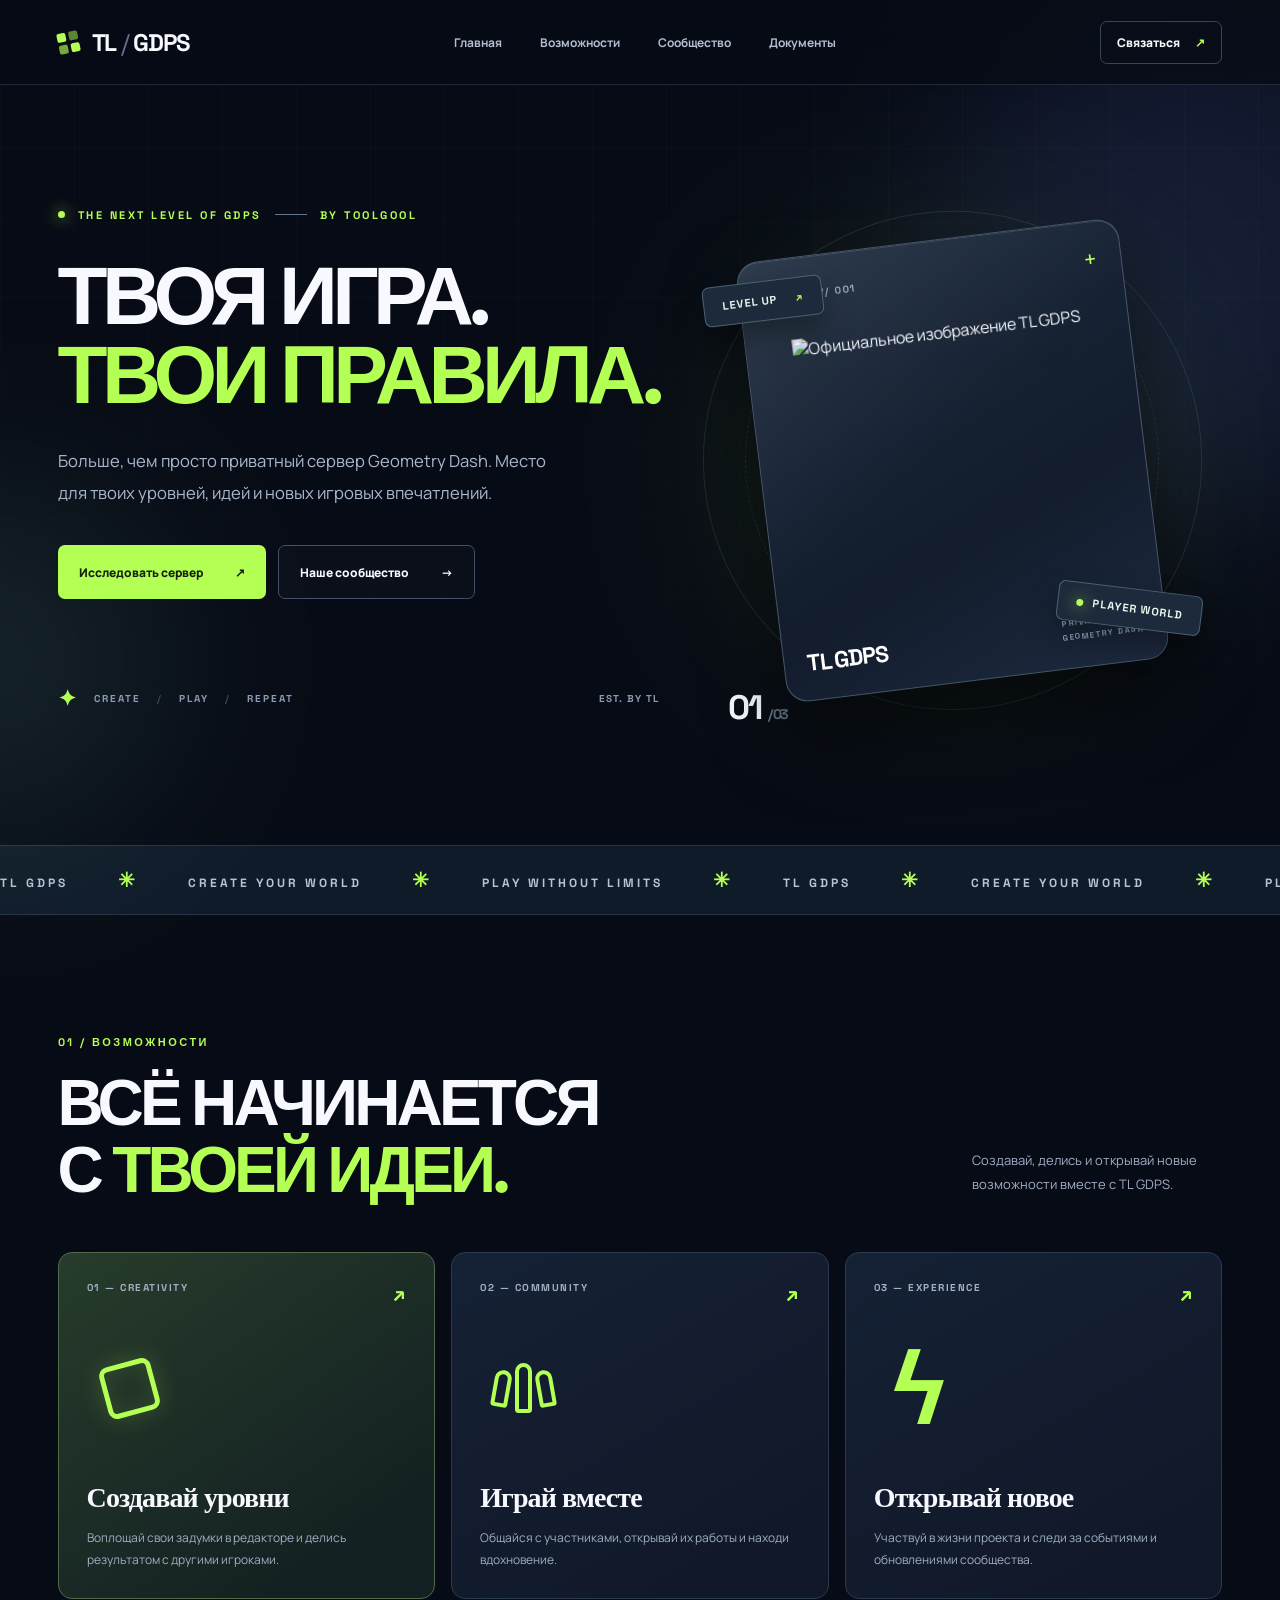
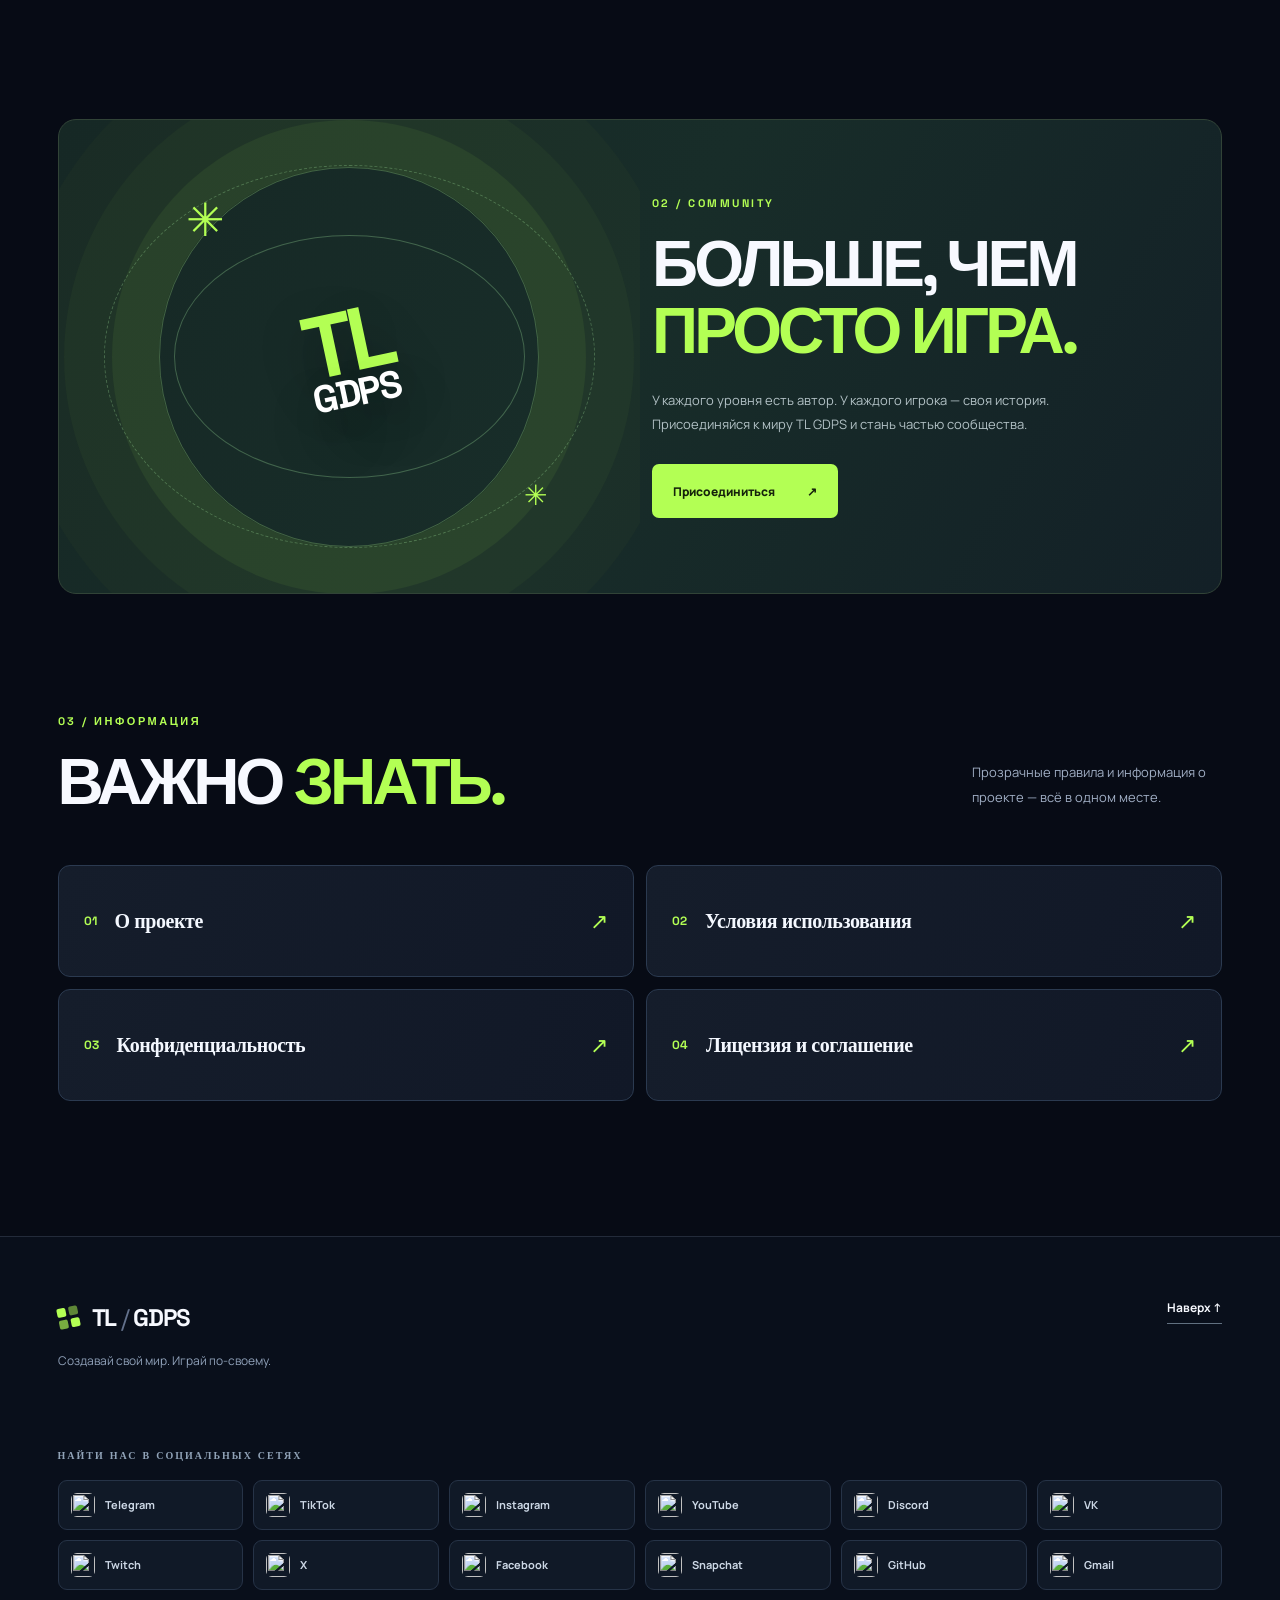
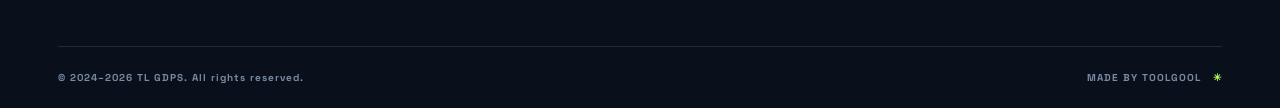
==== index.html @ f3583afa "feat: complete TL GDPS landing page redesign" ====
<!doctype html>
<html lang="ru">
<head>
<meta charset="utf-8">
<meta name="viewport" content="width=device-width, initial-scale=1">
<meta name="theme-color" content="#070b15">
<meta name="description" content="TL GDPS — приватный сервер Geometry Dash. Создавай уровни, играй и присоединяйся к сообществу.">
<title>TL GDPS — Create. Play. Repeat.</title>
<link rel="icon" type="image/png" href="images/TL%20GDPS.png">
<link rel="preconnect" href="https://fonts.googleapis.com">
<link rel="preconnect" href="https://fonts.gstatic.com" crossorigin>
<link href="https://fonts.googleapis.com/css2?family=Manrope:wght@400;500;600;700;800&family=Space+Grotesk:wght@400;500;600;700&display=swap" rel="stylesheet">
<link rel="stylesheet" href="style.css">
</head>
<body>
<div class="ambient ambient-one" aria-hidden="true"></div><div class="ambient ambient-two" aria-hidden="true"></div><div class="grid-bg" aria-hidden="true"></div>
<div id="progress" aria-hidden="true"></div>
<header class="site-header">
  <nav class="navigation shell" aria-label="Главная навигация">
    <a class="brand" href="#home" aria-label="TL GDPS — на главную"><span class="brand-symbol"><span></span><span></span><span></span><span></span></span><span>TL<span class="brand-faded"> / </span>GDPS</span></a>
    <div class="nav-links" id="nav-links">
      <a href="#home">Главная</a><a href="#features">Возможности</a><a href="#community">Сообщество</a><a href="#documents">Документы</a>
    </div>
    <a class="header-contact" href="https://t.me/Toolgool" target="_blank" rel="noopener noreferrer">Связаться <span aria-hidden="true">↗</span></a>
    <button class="menu-toggle" id="menu-toggle" type="button" aria-expanded="false" aria-controls="nav-links" aria-label="Открыть меню"><span></span><span></span><span></span></button>
  </nav>
</header>
<main id="home">
<section class="hero shell">
  <div class="hero-copy" data-reveal>
    <div class="eyebrow"><span class="eyebrow-dot"></span> THE NEXT LEVEL OF GDPS <span class="eyebrow-line"></span> BY TOOLGOOL</div>
    <h1>ТВОЯ ИГРА.<br><span>ТВОИ ПРАВИЛА.</span></h1>
    <p class="hero-description">Больше, чем просто приватный сервер Geometry Dash. Место для твоих уровней, идей и новых игровых впечатлений.</p>
    <div class="hero-actions">
      <a class="button button-primary" href="#features">Исследовать сервер <span aria-hidden="true">↗</span></a>
      <a class="button button-secondary" href="https://t.me/Toolgool" target="_blank" rel="noopener noreferrer">Наше сообщество <span aria-hidden="true">→</span></a>
    </div>
    <div class="hero-footnote"><span class="line-icon" aria-hidden="true">✦</span> CREATE <span class="sep">/</span> PLAY <span class="sep">/</span> REPEAT <span class="hero-footnote-right">EST. BY TL</span></div>
  </div>
  <div class="hero-art" data-reveal aria-label="Логотип TL GDPS">
    <div class="orbit orbit-one"></div><div class="orbit orbit-two"></div>
    <div class="art-glow"></div>
    <div class="art-panel" id="tilt-panel">
      <div class="art-panel-top"><span>PROJECT // 001</span><span class="corner-plus">+</span></div>
      <img src="images/TL%20GDPS.png" alt="Официальное изображение TL GDPS" class="hero-logo" fetchpriority="high">
      <div class="art-panel-bottom"><span>TL GDPS</span><span>PRIVATE SERVER<br>GEOMETRY DASH</span></div>
    </div>
    <span class="float-tag tag-one">LEVEL UP <b>↗</b></span>
    <span class="float-tag tag-two"><span class="mini-dot"></span> PLAYER WORLD</span>
    <div class="art-index">01 <span>/ 03</span></div>
  </div>
</section>
<div class="ticker" aria-label="Создавай. Играй. Повторяй."><div class="ticker-track">TL GDPS <span>✳</span> CREATE YOUR WORLD <span>✳</span> PLAY WITHOUT LIMITS <span>✳</span> TL GDPS <span>✳</span> CREATE YOUR WORLD <span>✳</span> PLAY WITHOUT LIMITS <span>✳</span></div></div>
<section class="section shell" id="features">
  <div class="section-heading" data-reveal><div><p class="section-kicker">01 / ВОЗМОЖНОСТИ</p><h2>ВСЁ НАЧИНАЕТСЯ<br>С <em>ТВОЕЙ ИДЕИ.</em></h2></div><p class="section-side">Создавай, делись и открывай новые возможности вместе с TL GDPS.</p></div>
  <div class="features-grid">
    <article class="feature-card feature-primary" data-reveal><div class="feature-top"><span>01 — CREATIVITY</span><span class="feature-arrow">↗</span></div><div class="feature-icon icon-cube"><span></span></div><div><h3>Создавай уровни</h3><p>Воплощай свои задумки в редакторе и делись результатом с другими игроками.</p></div></article>
    <article class="feature-card" data-reveal><div class="feature-top"><span>02 — COMMUNITY</span><span class="feature-arrow">↗</span></div><div class="feature-icon icon-players"><i></i><i></i><i></i></div><div><h3>Играй вместе</h3><p>Общайся с участниками, открывай их работы и находи вдохновение.</p></div></article>
    <article class="feature-card" data-reveal><div class="feature-top"><span>03 — EXPERIENCE</span><span class="feature-arrow">↗</span></div><div class="feature-icon icon-zap">ϟ</div><div><h3>Открывай новое</h3><p>Участвуй в жизни проекта и следи за событиями и обновлениями сообщества.</p></div></article>
  </div>
</section>
<section class="community shell" id="community" data-reveal>
  <div class="community-art" aria-hidden="true"><div class="community-rings"></div><div class="community-center">TL<span>GDPS</span></div><span class="community-star star-a">✳</span><span class="community-star star-b">✳</span></div>
  <div class="community-content"><p class="section-kicker">02 / COMMUNITY</p><h2>БОЛЬШЕ, ЧЕМ<br><em>ПРОСТО ИГРА.</em></h2><p>У каждого уровня есть автор. У каждого игрока — своя история. Присоединяйся к миру TL GDPS и стань частью сообщества.</p><a class="button button-primary" href="https://t.me/Toolgool" target="_blank" rel="noopener noreferrer">Присоединиться <span aria-hidden="true">↗</span></a></div>
</section>
<section class="section docs-section shell" id="documents">
  <div class="section-heading" data-reveal><div><p class="section-kicker">03 / ИНФОРМАЦИЯ</p><h2>ВАЖНО <em>ЗНАТЬ.</em></h2></div><p class="section-side">Прозрачные правила и информация о проекте — всё в одном месте.</p></div>
  <div class="document-grid" data-reveal>
    <button type="button" class="document-link" data-modal="about"><span class="doc-index">01</span><span class="doc-name">О проекте</span><span class="doc-arrow">↗</span></button>
    <button type="button" class="document-link" data-modal="terms"><span class="doc-index">02</span><span class="doc-name">Условия использования</span><span class="doc-arrow">↗</span></button>
    <button type="button" class="document-link" data-modal="privacy"><span class="doc-index">03</span><span class="doc-name">Конфиденциальность</span><span class="doc-arrow">↗</span></button>
    <button type="button" class="document-link" data-modal="license"><span class="doc-index">04</span><span class="doc-name">Лицензия и соглашение</span><span class="doc-arrow">↗</span></button>
  </div>
</section>
</main>
<footer class="footer"><div class="shell">
  <div class="footer-top"><div><a class="brand footer-brand" href="#home"><span class="brand-symbol"><span></span><span></span><span></span><span></span></span><span>TL<span class="brand-faded"> / </span>GDPS</span></a><p>Создавай свой мир. Играй по-своему.</p></div><a href="#home" class="back-top">Наверх ↑</a></div>
  <p class="footer-social-title">НАЙТИ НАС В СОЦИАЛЬНЫХ СЕТЯХ</p>
  <div class="social-grid"><a href="https://t.me/Toolgool" target="_blank" rel="noopener noreferrer" aria-label="Telegram" title="Telegram"><img src="images/Telegram.jpg" alt="" loading="lazy"><span>Telegram</span></a>
<a href="https://www.tiktok.com/@Toolgool2023" target="_blank" rel="noopener noreferrer" aria-label="TikTok" title="TikTok"><img src="images/Tiktok.jpg" alt="" loading="lazy"><span>TikTok</span></a>
<a href="https://www.instagram.com/Toolgool2023" target="_blank" rel="noopener noreferrer" aria-label="Instagram" title="Instagram"><img src="images/Instagram.jpg" alt="" loading="lazy"><span>Instagram</span></a>
<a href="https://www.youtube.com/@Toolgool2023" target="_blank" rel="noopener noreferrer" aria-label="YouTube" title="YouTube"><img src="images/YouTube.jpg" alt="" loading="lazy"><span>YouTube</span></a>
<a href="https://discord.com/users/Toolgool2023" target="_blank" rel="noopener noreferrer" aria-label="Discord" title="Discord"><img src="images/Discord.jpg" alt="" loading="lazy"><span>Discord</span></a>
<a href="https://vk.com/Toolgool" target="_blank" rel="noopener noreferrer" aria-label="VK" title="VK"><img src="images/VK.jpg" alt="" loading="lazy"><span>VK</span></a>
<a href="https://www.twitch.tv/Toolgool2023" target="_blank" rel="noopener noreferrer" aria-label="Twitch" title="Twitch"><img src="images/Twitch.jpg" alt="" loading="lazy"><span>Twitch</span></a>
<a href="https://x.com/Toolgool2023" target="_blank" rel="noopener noreferrer" aria-label="X" title="X"><img src="images/X.jpg" alt="" loading="lazy"><span>X</span></a>
<a href="https://www.facebook.com/Toolgool2023" target="_blank" rel="noopener noreferrer" aria-label="Facebook" title="Facebook"><img src="images/Facebook.jpg" alt="" loading="lazy"><span>Facebook</span></a>
<a href="https://www.snapchat.com/add/Toolgool2023" target="_blank" rel="noopener noreferrer" aria-label="Snapchat" title="Snapchat"><img src="images/Snapchat.jpg" alt="" loading="lazy"><span>Snapchat</span></a>
<a href="https://github.com/toolgool2021-coder/" target="_blank" rel="noopener noreferrer" aria-label="GitHub" title="GitHub"><img src="images/GitHub.jpg" alt="" loading="lazy"><span>GitHub</span></a>
<a href="mailto:Toolgool2021@gmail.com" target="_self"  aria-label="Gmail" title="Gmail"><img src="images/Gmail.jpg" alt="" loading="lazy"><span>Gmail</span></a></div>
  <div class="footer-bottom"><span>© 2024–2026 TL GDPS. All rights reserved.</span><span>MADE BY TOOLGOOL <b>✳</b></span></div>
</div></footer>
<!-- Условия использования -->
<div id="terms" class="modal">
    <div class="modal-content">
        <button type="button" class="close-btn" aria-label="Закрыть" onclick="closeModal('terms')">&times;</button>
        <h2>⚡ Условия использования GDPS TL by Toolgool</h2>
        
        <p><strong>📜 1. Общие положения</strong><br>
        Используя GDPS TL, вы подтверждаете согласие со всеми правилами. Нарушения могут привести к временной или постоянной блокировке.</p>
        
        <p><strong>👤 2. Аккаунты и безопасность</strong><br>
        ✅ Ответственность за сохранность аккаунта.<br>
        ❌ Передача третьим лицам запрещена.<br>
        ❌ Твинк-аккаунты для розыгрышей запрещены.<br>
        Восстановление аккаунта возможно, но не гарантируется.</p>
        
        <p><strong>💬 3. Поведение игроков</strong><br>
        ✅ Уважение к другим участникам.<br>
        ❌ Запрещены токсичность, оскорбления, угрозы, NSFW, провокации и выдача себя за администрацию.<br>
        ⚠️ Нарушения → предупреждение → мут → бан.</p>
        
        <p><strong>🎨 4. Контент и уровни</strong><br>
        ✅ Уровни должны быть вашими или с разрешения автора.<br>
        ❌ Запрещено использовать чужие материалы без согласия, загружать токсичный или запрещённый контент, создавать баги намеренно.<br>
        Администрация может удалять уровни без предупреждения.</p>
        
        <p><strong>🔧 5. Техническая безопасность</strong><br>
        ❌ Читы, модификации, вмешательства в работу сервера запрещены.<br>
        ✅ Найденные баги следует сообщать администрации.<br>
        Попытки взлома → немедленный бан.</p>
        
        <p><strong>🧱 6. Модерация и санкции</strong><br>
        Администрация выдает предупреждения, муты и блокировки.<br>
        ✅ Решения администрации окончательны.<br>
        ❌ Давление или просьбы об обходе правил запрещены.</p>
        
        <p><strong>📦 7. Дополнительные сервисы и покупки</strong><br>
        ✅ Поддержка сервера добровольна.<br>
        ❌ Возврат средств возможен только при отдельном условии.<br>
        Бонусы не дают нечестного преимущества.</p>
        
        <p><strong>🧾 8. Авторские права</strong><br>
        ✅ Музыка и уровни должны принадлежать вам или использоваться с разрешения.<br>
        ❌ Кража чужого контента запрещена.</p>
        
        <p><strong>📑 9. Пользовательское соглашение (EULA)</strong><br>
        Вы получаете право пользоваться GDPS TL, но не обладаете правами собственности на сервер или его ресурсы.<br>
        ❌ Нельзя декомпилировать, распространять сервер или выдавать себя за владельца.</p>
        
        <p><strong>🔒 10. Конфиденциальность</strong><br>
        GDPS TL не собирает личные данные. Сохраняется только: ID аккаунта, уровни, статистика, внутренняя активность.<br>
        Личная информация не передаётся третьим лицам.</p>
        
        <p><strong>🚨 11. Ограничение ответственности</strong><br>
        Администрация не несёт ответственности за: потерю данных, ошибки игры, сбои сервера, действия сторонних сервисов или устройств.</p>
        
        <p><strong>🌐 12. Сетевые правила</strong><br>
        ✅ Никнеймы должны быть адекватными.<br>
        ✅ Группы и кланы могут создаваться с соблюдением правил.<br>
        ❌ Запрещены спам, реклама сторонних проектов, флуд.</p>
        
        <p><strong>🎁 13. Розыгрыши и конкурсы</strong><br>
        Участие означает согласие с правилами конкретного розыгрыша.<br>
        ❌ Твинк-аккаунты запрещены.<br>
        ❌ При отписке от обязательных каналов участие аннулируется.</p>
        
        <p><strong>📢 14. Поддержка и обратная связь</strong><br>
        Все вопросы, жалобы и предложения — через Telegram: @Toolgool.<br>
        Адекватное общение обязательно.</p>
        
        <p><strong>📝 15. Обновление условий</strong><br>
        Правила могут изменяться. Продолжая пользоваться GDPS TL, вы автоматически принимаете новые изменения.</p>
        
        <p><strong>✨ Спасибо, что поддерживаете GDPS TL!</strong></p>
    </div>
</div>

<!-- О проекте -->
<div id="about" class="modal">
    <div class="modal-content">
        <button type="button" class="close-btn" aria-label="Закрыть" onclick="closeModal('about')">&times;</button>
        <h2>📌 О проекте GDPS TL</h2>
        
        <p><strong>GDPS TL — это приватный сервер Geometry Dash, созданный для игроков, которые хотят:</strong><br>
        ✅ Играть без официальных ограничений, но в безопасной и ��табильной среде.<br>
        ✅ Загружать и проходить пользовательские уровни, делиться своими творениями.<br>
        ✅ Участвовать в конкурсах, розыгрышах и получать бонусы за активность.</p>
        
        <p>Проект управляется Toolgool, который лично следит за модерацией, безопасностью и развитием сервера.<br>
        Все изменения, обновления и новые функции добавляются с учётом интересов сообщества.</p>
        
        <p><strong>🌟 Цель проекта: создать удобное, безопасное и честное пространство для всех игроков GDPS, где творчество и соревновательный дух ценятся одинаково.</strong></p>
    </div>
</div>

<!-- Лицензия -->
<div id="license" class="modal">
    <div class="modal-content">
        <button type="button" class="close-btn" aria-label="Закрыть" onclick="closeModal('license')">&times;</button>
        <h2>📑 Лицензия / Пользовательское соглашение (EULA)</h2>
        
        <p>Вы получаете право пользоваться GDPS TL, но <strong>не обладаете правами собственности</strong> на сервер, его ресурсы или контент.</p>
        
        <p><strong>❌ Нельзя:</strong><br>
        - декомпилировать сервер или его файлы,<br>
        - распространять сервер или его части,<br>
        - выдавать себя за владельца или администрацию,<br>
        - продавать доступ к серверу, уровням или платным функциям.</p>
        
        <p><strong>✅ Вы имеете право:</strong><br>
        - играть на сервере и использовать доступные функции,<br>
        - создавать собственные уровни и контент в рамках правил,<br>
        - участвовать в конкурсах и событиях сервера.</p>
    </div>
</div>

<!-- Политика конфиденциальности -->
<div id="privacy" class="modal">
    <div class="modal-content">
        <button type="button" class="close-btn" aria-label="Закрыть" onclick="closeModal('privacy')">&times;</button>
        <h2>🔒 Политика конфиденциальности</h2>
        
        <p>GDPS TL <strong>не собирает личные данные</strong> игроков.</p>
        
        <p><strong>Сохраняются только:</strong><br>
        ✅ ID аккаунта<br>
        ✅ Загруженные уровни<br>
        ✅ Статистика и внутренняя активность</p>
        
        <p>Личная информация <strong>не передаётся третьим лицам</strong> и используется исключительно для работы сервера и улучшения функционала.</p>
        
        <p>Если вы сообщаете баги или обращаетесь в поддержку, ваши сообщения используются только для решения проблем и <strong>не публикуются публично без согласия</strong>.</p>
    </div>
</div>


<script src="script.js" defer></script>
</body></html>
---- style.css ----
:root{--bg:#070b15;--panel:#101728;--panel2:#121c2e;--text:#f7f9ff;--muted:#9ca9c1;--line:rgba(181,201,236,.15);--accent:#b3ff54;--accent2:#9df246;--space:clamp(22px,4.5vw,74px)}
*{box-sizing:border-box}html{scroll-behavior:smooth;scroll-padding-top:88px}body{margin:0;background:var(--bg);color:var(--text);font-family:Manrope,Arial,sans-serif;overflow-x:hidden}button,a{-webkit-tap-highlight-color:transparent}button{font:inherit}a{color:inherit;text-decoration:none}a:focus-visible,button:focus-visible{outline:3px solid var(--accent);outline-offset:4px}::selection{background:var(--accent);color:#101522}.shell{width:min(1420px,calc(100% - var(--space)*2));margin-inline:auto}.grid-bg{position:absolute;inset:0 0 auto;height:850px;pointer-events:none;background-image:linear-gradient(90deg,rgba(255,255,255,.025) 1px,transparent 1px),linear-gradient(rgba(255,255,255,.025) 1px,transparent 1px);background-size:74px 74px;mask-image:linear-gradient(black,transparent)}.ambient{position:absolute;pointer-events:none;border-radius:50%;filter:blur(100px);opacity:.15}.ambient-one{width:500px;height:500px;background:#6281e9;top:10px;right:-160px}.ambient-two{width:340px;height:340px;background:#71bfa0;top:490px;left:-180px}#progress{position:fixed;z-index:110;top:0;left:0;height:2px;width:0;background:var(--accent);transition:width .1s}.site-header{position:sticky;top:0;z-index:70;background:rgba(7,11,21,.74);backdrop-filter:blur(24px);border-bottom:1px solid var(--line)}.navigation{display:flex;min-height:84px;align-items:center;justify-content:space-between;gap:28px}.brand{display:inline-flex;align-items:center;gap:13px;font:700 24px 'Space Grotesk',sans-serif;letter-spacing:-1.3px;white-space:nowrap}.brand-faded{color:#63718c;font-weight:400}.brand-symbol{display:grid;grid-template-columns:repeat(2,9px);gap:3px;transform:rotate(-12deg)}.brand-symbol span{display:block;width:9px;height:9px;border-radius:2px;background:var(--accent)}.brand-symbol span:nth-child(2){opacity:.5}.brand-symbol span:nth-child(3){opacity:.65}.nav-links{display:flex;gap:38px}.nav-links a{color:#b5bfd1;font-size:12px;font-weight:700;transition:color .2s}.nav-links a:hover,.nav-links a.active{color:var(--accent)}.header-contact{padding:12px 16px;border:1px solid #394457;border-radius:7px;font-size:12px;font-weight:800;transition:.25s}.header-contact:hover{background:#1c2936;border-color:var(--accent)}.header-contact span{color:var(--accent);margin-left:13px}.menu-toggle{display:none;background:none;color:white;border:0;cursor:pointer}.hero{min-height:min(760px,calc(100svh - 85px));display:grid;grid-template-columns:1.04fr .96fr;align-items:center;gap:44px;padding-block:90px 100px;position:relative}.hero-copy{position:relative;z-index:2}.eyebrow,.section-kicker{font:700 11px 'Space Grotesk',sans-serif;letter-spacing:2.5px;color:var(--accent)}.eyebrow{display:flex;align-items:center;gap:13px;white-space:nowrap}.eyebrow-dot,.mini-dot{width:7px;height:7px;border-radius:50%;background:var(--accent);box-shadow:0 0 15px var(--accent)}.eyebrow-line{height:1px;width:32px;background:#66778b}.hero h1{font:700 clamp(57px,6.4vw,106px)/.97 'Space Grotesk',sans-serif;letter-spacing:-.069em;margin:34px 0 30px;white-space:nowrap}.hero h1 span{color:var(--accent)}.hero-description{color:#aab8cd;font-size:clamp(14px,1.3vw,17px);line-height:1.95;max-width:505px;margin:0 0 36px}.hero-actions{display:flex;gap:12px;flex-wrap:wrap}.button{display:inline-flex;align-items:center;justify-content:space-between;gap:32px;border-radius:7px;min-height:54px;padding:0 21px;font-size:12px;font-weight:800;transition:transform .25s,background .25s,border-color .25s}.button:hover{transform:translateY(-3px)}.button-primary{background:var(--accent);color:#15220b}.button-primary:hover{background:#c7ff81}.button-secondary{border:1px solid #435168;background:rgba(255,255,255,.015)}.button-secondary:hover{border-color:var(--accent)}.hero-footnote{display:flex;gap:16px;align-items:center;margin-top:85px;color:#8b9bb7;font:700 10px 'Space Grotesk',sans-serif;letter-spacing:2px}.line-icon{color:var(--accent);font-size:22px}.sep{color:#394459}.hero-footnote-right{margin-left:auto;letter-spacing:1px}.hero-art{position:relative;min-height:560px;display:grid;place-items:center;isolation:isolate}.art-glow{position:absolute;width:350px;height:350px;border-radius:50%;background:var(--accent);filter:blur(115px);opacity:.19}.orbit{position:absolute;border:1px solid rgba(183,225,180,.12);border-radius:50%;transform:rotate(-23deg)}.orbit-one{width:min(100%,540px);aspect-ratio:1}.orbit-two{width:min(83%,445px);aspect-ratio:1;border-style:dashed;animation:rotate 48s linear infinite}.art-panel{position:relative;width:min(78%,385px);aspect-ratio: .87;background:linear-gradient(155deg,#1d2c3f,#121c2c 63%,#1d293e);border:1px solid #46556c;border-radius:22px;box-shadow:0 38px 75px #0008,inset 0 1px #ffffff20;transform:rotate(-7deg);transition:transform .15s linear;display:flex;flex-direction:column;justify-content:space-between;padding:22px;overflow:hidden;z-index:2}.art-panel:after{content:'';position:absolute;inset:0;background:linear-gradient(145deg,#ffffff14,transparent 47%);pointer-events:none}.art-panel-top,.art-panel-bottom{display:flex;justify-content:space-between;align-items:center;font:700 10px 'Space Grotesk';letter-spacing:1.5px;color:#92a5bc}.corner-plus{font-size:23px;font-weight:400;color:var(--accent)}.hero-logo{width:86%;height:70%;align-self:center;object-fit:contain;filter:drop-shadow(0 22px 30px #0008);animation:bob 7s ease-in-out infinite}.art-panel-bottom span:first-child{color:#fff;font-size:23px;letter-spacing:-1px}.art-panel-bottom span:last-child{text-align:right;font-size:8px;line-height:1.7}.float-tag{position:absolute;z-index:3;padding:12px 18px;background:#1c2a3b;border:1px solid #4a6271;border-radius:7px;color:#e8f6ec;font:700 11px 'Space Grotesk',sans-serif;letter-spacing:1px;box-shadow:0 14px 30px #0005}.tag-one{top:18%;left:0;transform:rotate(-7deg)}.tag-one b{color:var(--accent);margin-left:14px}.tag-two{bottom:20%;right:0;transform:rotate(7deg);display:flex;align-items:center;gap:9px}.art-index{position:absolute;bottom:2%;left:5%;font:700 34px 'Space Grotesk';letter-spacing:-2px}.art-index span{font-size:14px;color:#67778a}.ticker{border-block:1px solid #283543;background:#101b29;overflow:hidden;white-space:nowrap;padding:21px 0}.ticker-track{width:max-content;animation:marquee 32s linear infinite;font:700 12px 'Space Grotesk';letter-spacing:3px;color:#b6c4d3}.ticker-track span{color:var(--accent);margin:0 44px;font-size:20px}.section{padding-block:120px}.section-heading{display:flex;justify-content:space-between;align-items:end;gap:36px;margin-bottom:48px}.section-kicker{margin:0 0 21px}.section h2,.community h2{font:700 clamp(40px,5vw,74px)/1.05 'Space Grotesk',sans-serif;letter-spacing:-.06em;margin:0}.section h2 em,.community h2 em{color:var(--accent);font-style:normal}.section-side{max-width:250px;color:#a0aec4;font-size:13px;line-height:1.85;margin:0 0 8px}.features-grid{display:grid;grid-template-columns:repeat(3,1fr);gap:16px}.feature-card{min-height:347px;display:flex;flex-direction:column;justify-content:space-between;padding:28px;background:linear-gradient(150deg,#152135,#101726);border:1px solid #2a3b50;border-radius:14px;transition:transform .25s,border-color .25s,box-shadow .25s}.feature-card:hover{transform:translateY(-8px);border-color:#8fae6b;box-shadow:0 25px 40px #0003}.feature-primary{background:linear-gradient(145deg,#273c2b,#142122 80%);border-color:#52694c}.feature-top{display:flex;justify-content:space-between;color:#a1b1c4;font:700 10px 'Space Grotesk';letter-spacing:1.5px}.feature-arrow{color:var(--accent);font-size:20px}.feature-icon{margin:20px 0 30px;width:86px;height:86px;display:grid;place-items:center;color:var(--accent)}.icon-cube span{width:53px;height:53px;border:5px solid var(--accent);border-radius:9px;transform:rotate(-15deg);box-shadow:inset 0 0 25px #b3ff5420,0 0 25px #b3ff5430}.icon-players{display:flex;gap:5px;align-items:center;justify-content:center}.icon-players i{width:17px;height:37px;border:4px solid var(--accent);border-radius:20px 20px 8px 8px;transform:rotate(10deg)}.icon-players i:nth-child(2){height:50px;transform:none}.icon-players i:nth-child(3){transform:rotate(-10deg)}.icon-zap{font-size:94px;line-height:1;font-family:'Space Grotesk';font-weight:700}.feature-card h3{font:700 clamp(21px,2.3vw,28px) 'Space Grotesk';letter-spacing:-.9px;margin:0 0 12px}.feature-card p{color:#9eafc3;line-height:1.8;font-size:12px;margin:0;max-width:320px}.community{min-height:475px;border:1px solid #314337;border-radius:18px;background:linear-gradient(120deg,#162825 0%,#182d29 48%,#132027 100%);display:grid;grid-template-columns:1fr 1fr;overflow:hidden}.community-art{position:relative;display:grid;place-items:center;min-height:440px;overflow:hidden}.community-rings{width:380px;height:380px;border:1px solid #a7e7864d;border-radius:50%;box-shadow:0 0 0 47px #b2ff5410,0 0 0 95px #b2ff5408,0 0 0 145px #b2ff5405;animation:rotate 45s linear infinite}.community-rings:before,.community-rings:after{content:'';position:absolute;inset:45px;border:1px dashed #a4e69f4d;border-radius:50%}.community-rings:after{inset:115px;border-style:solid}.community-center{position:absolute;display:flex;align-items:center;flex-direction:column;font:700 88px/.83 'Space Grotesk';letter-spacing:-7px;color:var(--accent);transform:rotate(-12deg);text-shadow:0 25px 50px #0006}.community-center span{font-size:38px;letter-spacing:-2px;color:white}.community-star{position:absolute;color:var(--accent);font-size:46px}.star-a{top:14%;left:22%}.star-b{bottom:17%;right:16%;font-size:28px}.community-content{display:flex;flex-direction:column;justify-content:center;align-items:start;padding:65px 70px 65px 12px}.community-content>p:not(.section-kicker){color:#b2c1c5;line-height:1.85;font-size:13px;max-width:400px;margin:23px 0 28px}.docs-section{padding-bottom:135px}.document-grid{display:grid;grid-template-columns:repeat(2,1fr);gap:12px}.document-link{display:flex;gap:18px;align-items:center;text-align:left;min-height:112px;border:1px solid #2b3a50;border-radius:12px;background:linear-gradient(110deg,#151d2b,#111827);color:#f4f8ff;padding:25px;cursor:pointer;transition:background .2s,border-color .2s,transform .2s}.document-link:hover{border-color:#9bdc65;transform:translateY(-3px);background:#1b2a2b}.doc-index{font:700 12px 'Space Grotesk';color:var(--accent)}.doc-name{font:700 clamp(15px,1.6vw,20px) 'Space Grotesk';letter-spacing:-.45px}.doc-arrow{margin-left:auto;color:var(--accent);font-size:22px}.footer{border-top:1px solid var(--line);background:#090f1b;padding-top:62px}.footer-top{display:flex;justify-content:space-between;align-items:start}.footer-top p{font-size:12px;color:#8fa0b8;margin-top:19px}.back-top{font-size:12px;font-weight:700;border-bottom:1px solid #617080;padding-bottom:7px}.footer-social-title{font:700 10px 'Space Grotesk';letter-spacing:2px;color:#90a2b7;margin-top:68px}.social-grid{display:grid;grid-template-columns:repeat(6,minmax(0,1fr));gap:10px;margin-top:18px}.social-grid a{min-width:0;display:flex;align-items:center;gap:10px;border:1px solid #263347;background:#101927;border-radius:9px;padding:12px;transition:transform .2s,border-color .2s,background .2s;font-size:11px;color:#ccd7e5;font-weight:700}.social-grid a:hover{background:#1b2a34;border-color:#a2d77e;transform:translateY(-3px)}.social-grid img{width:24px;height:24px;object-fit:cover;border-radius:6px}.footer-bottom{display:flex;justify-content:space-between;gap:20px;border-top:1px solid var(--line);margin-top:56px;padding:24px 0;color:#798ba3;font:700 10px 'Space Grotesk';letter-spacing:1px}.footer-bottom b{color:var(--accent);margin-left:8px}.modal{display:none;position:fixed;inset:0;z-index:100;background:rgba(3,8,16,.85);backdrop-filter:blur(14px);padding:5vh 20px;overflow:auto;align-items:center;justify-content:center}.modal.is-open{display:flex}.modal-content{position:relative;width:min(760px,100%);max-height:90vh;overflow:auto;background:#111a28;border:1px solid #3d5268;border-radius:17px;padding:clamp(25px,4vw,48px);box-shadow:0 35px 100px #0009;animation:modalEnter .25s ease-out}.close-btn{position:sticky;top:0;float:right;background:#263449;border:1px solid #50647c;border-radius:9px;color:#fff;width:40px;height:40px;font-size:25px;cursor:pointer;z-index:2}.close-btn:hover{background:#40546b}.modal h2{font:700 clamp(23px,3vw,34px) 'Space Grotesk';letter-spacing:-1px;line-height:1.25;margin:0 50px 25px 0}.modal p{color:#b9c8d9;line-height:1.85;font-size:14px;margin:0 0 19px}.modal strong{color:white}.modal a{color:var(--accent)}.modal-content::-webkit-scrollbar{width:7px}.modal-content::-webkit-scrollbar-thumb{background:#536f74;border-radius:8px}[data-reveal]{opacity:0;transform:translateY(24px);transition:opacity .8s ease,transform .8s ease}[data-reveal].is-visible{opacity:1;transform:translateY(0)}@keyframes bob{50%{transform:translateY(-11px)}}@keyframes rotate{to{transform:rotate(360deg)}}@keyframes marquee{to{transform:translateX(-50%)}}@keyframes modalEnter{from{opacity:0;transform:translateY(18px)}to{opacity:1;transform:translateY(0)}}
@media(max-width:1100px){.nav-links{gap:19px}.hero{grid-template-columns:1fr 1fr;gap:10px}.hero h1{font-size:clamp(50px,6vw,80px)}.hero-art{min-height:470px}.community-content{padding-right:35px}.social-grid{grid-template-columns:repeat(4,1fr)}}
@media(max-width:800px){.navigation{min-height:70px}.nav-links{position:absolute;top:70px;left:0;right:0;background:#0c1523;border-bottom:1px solid var(--line);padding:22px var(--space);display:none;flex-direction:column;gap:24px;box-shadow:0 18px 30px #0006}.nav-links.open{display:flex}.header-contact{margin-left:auto}.menu-toggle{display:flex;width:36px;height:36px;flex-direction:column;align-items:center;justify-content:center;gap:5px;padding:6px}.menu-toggle span{width:23px;height:2px;background:var(--accent);border-radius:4px}.hero{grid-template-columns:1fr;padding-block:80px 35px;min-height:unset}.hero h1{font-size:clamp(52px,10vw,83px)}.hero-art{min-height:470px}.hero-footnote{margin-top:55px}.art-panel{max-width:350px}.section{padding-block:90px}.features-grid{grid-template-columns:1fr}.feature-card{min-height:245px}.community{grid-template-columns:1fr}.community-art{min-height:320px}.community-rings{width:260px;height:260px}.community-center{font-size:70px}.community-content{padding:0 35px 48px}.community h2{font-size:clamp(40px,7vw,65px)}.document-grid{grid-template-columns:1fr}.docs-section{padding-bottom:95px}}
@media(max-width:520px){.brand{font-size:22px}.header-contact{font-size:10px;padding:10px}.header-contact span{margin-left:4px}.hero{padding-top:60px}.eyebrow{font-size:9px;letter-spacing:1.3px;gap:8px}.eyebrow-line{display:none}.hero h1{font-size:clamp(43px,11.25vw,64px);white-space:normal;line-height:1.05;margin:23px 0}.hero-description{font-size:13px}.hero-actions{flex-direction:column}.button{width:100%;min-height:52px}.hero-footnote{margin-top:46px;gap:9px;font-size:9px;letter-spacing:.7px}.hero-footnote-right{display:none}.hero-art{min-height:375px}.art-panel{width:72%;padding:15px;border-radius:15px}.art-panel-bottom span:first-child{font-size:18px}.art-panel-bottom span:last-child{font-size:7px}.tag-one{left:-5px;top:16%}.tag-two{right:-5px;bottom:17%}.float-tag{font-size:9px;padding:9px}.art-index{font-size:25px}.ticker{padding:15px}.section-heading{align-items:start;flex-direction:column;gap:17px;margin-bottom:30px}.section h2,.community h2{font-size:clamp(36px,9.5vw,53px)}.section-side{max-width:340px}.feature-card{padding:23px}.document-link{padding:20px;min-height:90px}.doc-name{font-size:16px}.social-grid{grid-template-columns:repeat(2,minmax(0,1fr))}.footer-bottom{flex-direction:column}.footer-social-title{margin-top:44px}.modal{padding:15px}.modal-content{max-height:90vh;padding:26px 19px}.modal p{font-size:13px}}
@media(prefers-reduced-motion:reduce){*,*:before,*:after{animation:none!important;scroll-behavior:auto!important;transition:none!important}[data-reveal]{opacity:1;transform:none}}
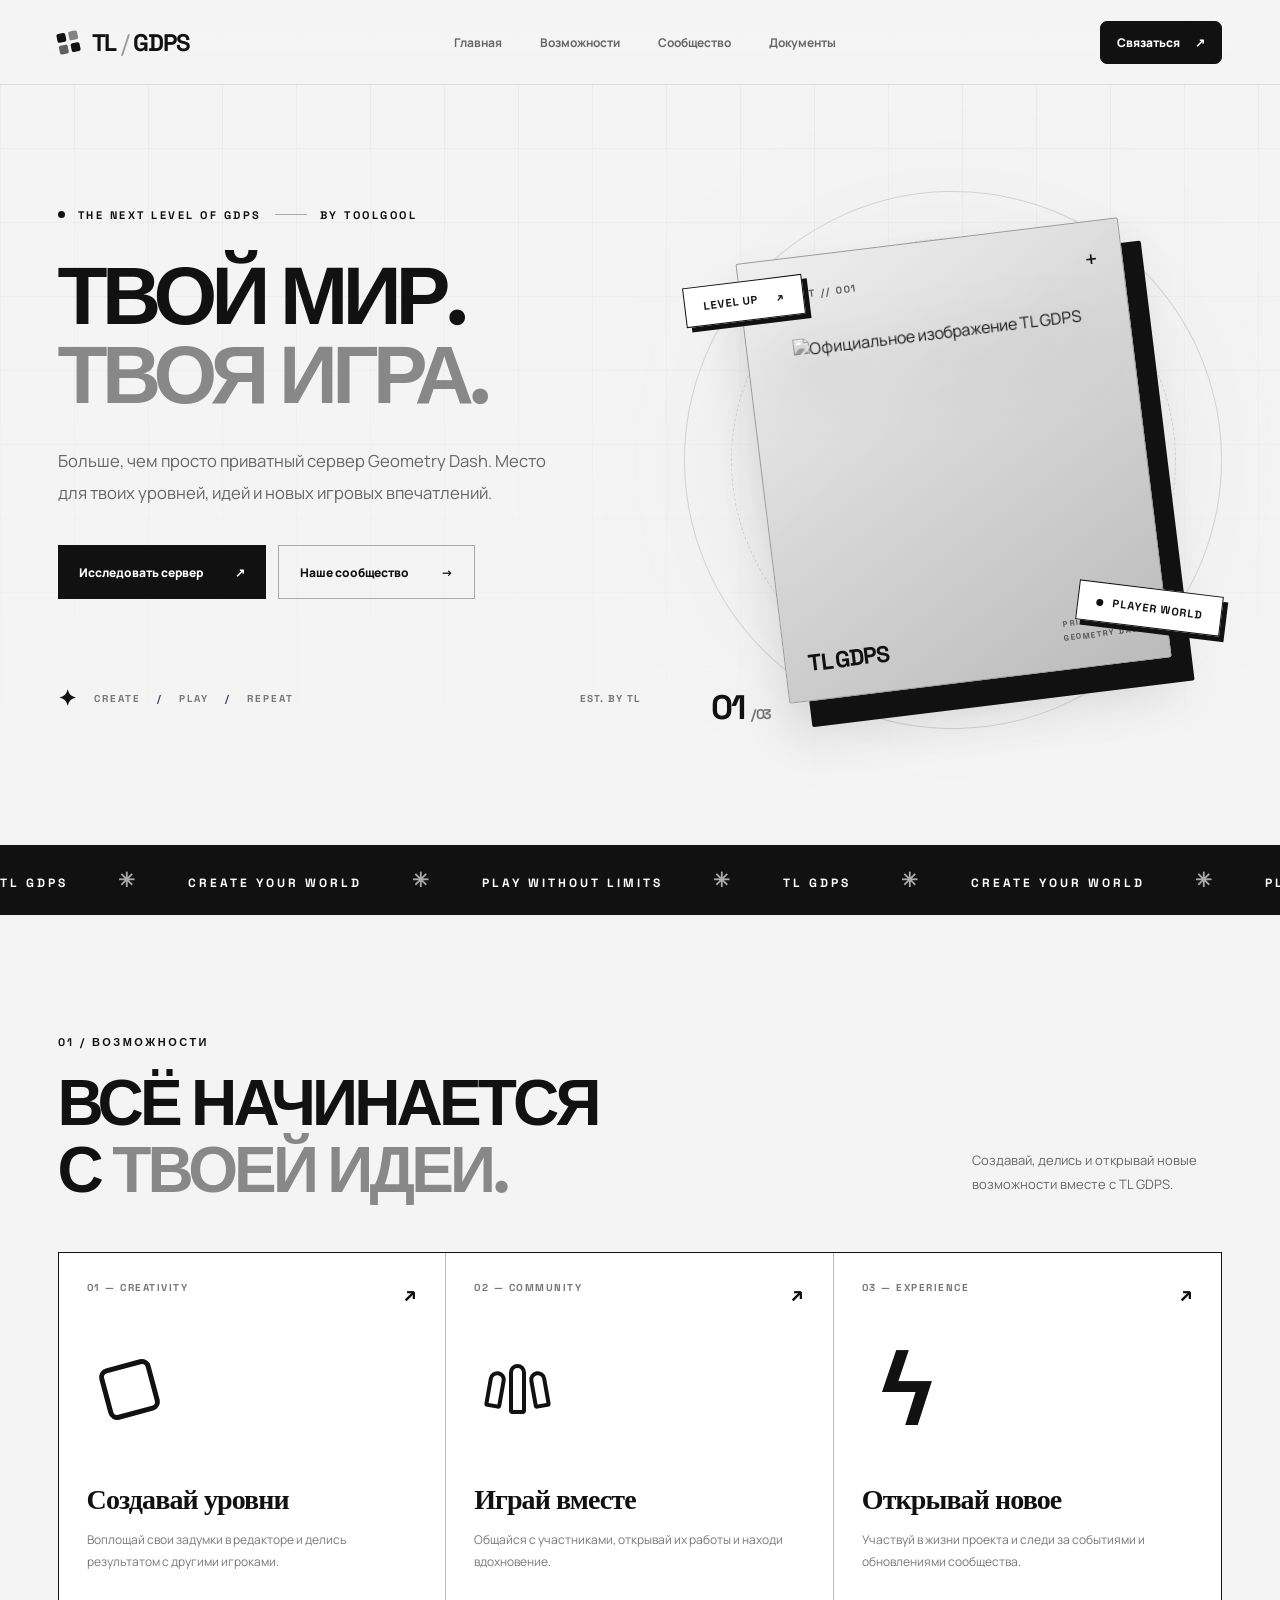
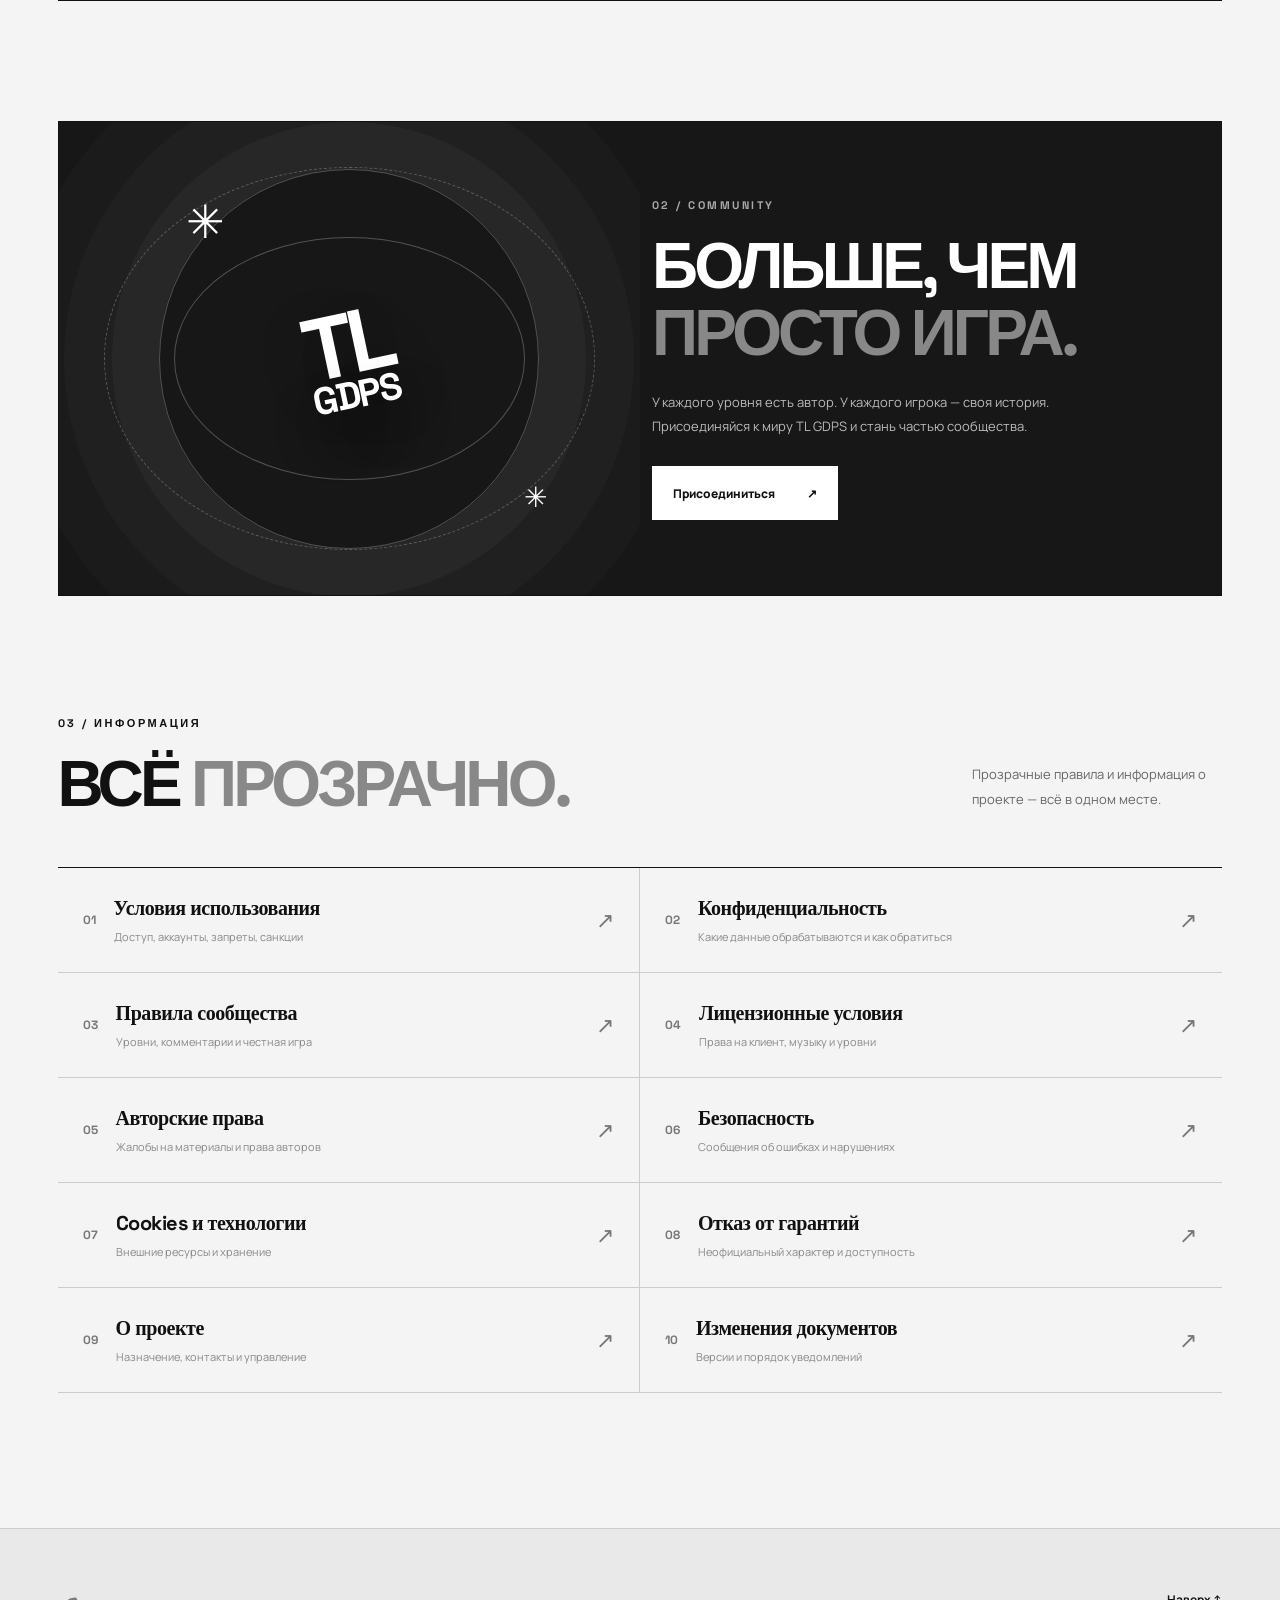
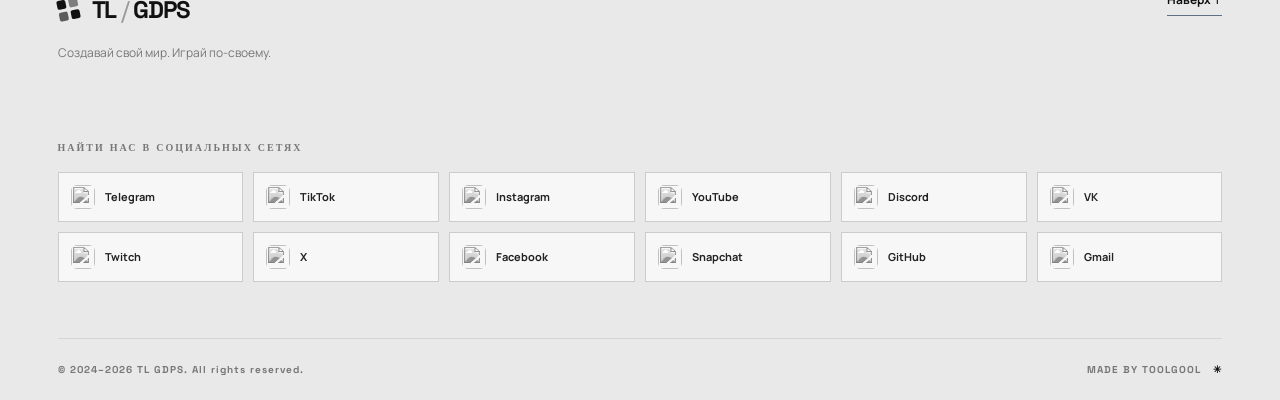
==== commit 1dcdb477: "feat: monochrome design and legal center" ====
--- a/index.html
+++ b/index.html
@@ -3,7 +3,7 @@
 <head>
 <meta charset="utf-8">
 <meta name="viewport" content="width=device-width, initial-scale=1">
-<meta name="theme-color" content="#070b15">
+<meta name="theme-color" content="#f4f4f4">
 <meta name="description" content="TL GDPS — приватный сервер Geometry Dash. Создавай уровни, играй и присоединяйся к сообществу.">
 <title>TL GDPS — Create. Play. Repeat.</title>
 <link rel="icon" type="image/png" href="images/TL%20GDPS.png">
@@ -29,7 +29,7 @@
 <section class="hero shell">
   <div class="hero-copy" data-reveal>
     <div class="eyebrow"><span class="eyebrow-dot"></span> THE NEXT LEVEL OF GDPS <span class="eyebrow-line"></span> BY TOOLGOOL</div>
-    <h1>ТВОЯ ИГРА.<br><span>ТВОИ ПРАВИЛА.</span></h1>
+    <h1>ТВОЙ МИР.<br><span>ТВОЯ ИГРА.</span></h1>
     <p class="hero-description">Больше, чем просто приватный сервер Geometry Dash. Место для твоих уровней, идей и новых игровых впечатлений.</p>
     <div class="hero-actions">
       <a class="button button-primary" href="#features">Исследовать сервер <span aria-hidden="true">↗</span></a>
@@ -64,14 +64,8 @@
   <div class="community-content"><p class="section-kicker">02 / COMMUNITY</p><h2>БОЛЬШЕ, ЧЕМ<br><em>ПРОСТО ИГРА.</em></h2><p>У каждого уровня есть автор. У каждого игрока — своя история. Присоединяйся к миру TL GDPS и стань частью сообщества.</p><a class="button button-primary" href="https://t.me/Toolgool" target="_blank" rel="noopener noreferrer">Присоединиться <span aria-hidden="true">↗</span></a></div>
 </section>
 <section class="section docs-section shell" id="documents">
-  <div class="section-heading" data-reveal><div><p class="section-kicker">03 / ИНФОРМАЦИЯ</p><h2>ВАЖНО <em>ЗНАТЬ.</em></h2></div><p class="section-side">Прозрачные правила и информация о проекте — всё в одном месте.</p></div>
-  <div class="document-grid" data-reveal>
-    <button type="button" class="document-link" data-modal="about"><span class="doc-index">01</span><span class="doc-name">О проекте</span><span class="doc-arrow">↗</span></button>
-    <button type="button" class="document-link" data-modal="terms"><span class="doc-index">02</span><span class="doc-name">Условия использования</span><span class="doc-arrow">↗</span></button>
-    <button type="button" class="document-link" data-modal="privacy"><span class="doc-index">03</span><span class="doc-name">Конфиденциальность</span><span class="doc-arrow">↗</span></button>
-    <button type="button" class="document-link" data-modal="license"><span class="doc-index">04</span><span class="doc-name">Лицензия и соглашение</span><span class="doc-arrow">↗</span></button>
-  </div>
-</section>
+  <div class="section-heading" data-reveal><div><p class="section-kicker">03 / ИНФОРМАЦИЯ</p><h2>ВСЁ <em>ПРОЗРАЧНО.</em></h2></div><p class="section-side">Прозрачные правила и информация о проекте — всё в одном месте.</p></div>
+  <div class="document-grid" data-reveal><a class="document-link" href="legal.html#terms"><span class="doc-index">01</span><span class="doc-main"><span class="doc-name">Условия использования</span><small>Доступ, аккаунты, запреты, санкции</small></span><span class="doc-arrow">↗</span></a><a class="document-link" href="legal.html#privacy"><span class="doc-index">02</span><span class="doc-main"><span class="doc-name">Конфиденциальность</span><small>Какие данные обрабатываются и как обратиться</small></span><span class="doc-arrow">↗</span></a><a class="document-link" href="legal.html#community"><span class="doc-index">03</span><span class="doc-main"><span class="doc-name">Правила сообщества</span><small>Уровни, комментарии и честная игра</small></span><span class="doc-arrow">↗</span></a><a class="document-link" href="legal.html#license"><span class="doc-index">04</span><span class="doc-main"><span class="doc-name">Лицензионные условия</span><small>Права на клиент, музыку и уровни</small></span><span class="doc-arrow">↗</span></a><a class="document-link" href="legal.html#copyright"><span class="doc-index">05</span><span class="doc-main"><span class="doc-name">Авторские права</span><small>Жалобы на материалы и права авторов</small></span><span class="doc-arrow">↗</span></a><a class="document-link" href="legal.html#safety"><span class="doc-index">06</span><span class="doc-main"><span class="doc-name">Безопасность</span><small>Сообщения об ошибках и нарушениях</small></span><span class="doc-arrow">↗</span></a><a class="document-link" href="legal.html#cookies"><span class="doc-index">07</span><span class="doc-main"><span class="doc-name">Cookies и технологии</span><small>Внешние ресурсы и хранение</small></span><span class="doc-arrow">↗</span></a><a class="document-link" href="legal.html#disclaimer"><span class="doc-index">08</span><span class="doc-main"><span class="doc-name">Отказ от гарантий</span><small>Неофициальный характер и доступность</small></span><span class="doc-arrow">↗</span></a><a class="document-link" href="legal.html#about"><span class="doc-index">09</span><span class="doc-main"><span class="doc-name">О проекте</span><small>Назначение, контакты и управление</small></span><span class="doc-arrow">↗</span></a><a class="document-link" href="legal.html#updates"><span class="doc-index">10</span><span class="doc-main"><span class="doc-name">Изменения документов</span><small>Версии и порядок уведомлений</small></span><span class="doc-arrow">↗</span></a></div></section>
 </main>
 <footer class="footer"><div class="shell">
   <div class="footer-top"><div><a class="brand footer-brand" href="#home"><span class="brand-symbol"><span></span><span></span><span></span><span></span></span><span>TL<span class="brand-faded"> / </span>GDPS</span></a><p>Создавай свой мир. Играй по-своему.</p></div><a href="#home" class="back-top">Наверх ↑</a></div>
@@ -90,140 +84,5 @@
 <a href="mailto:Toolgool2021@gmail.com" target="_self"  aria-label="Gmail" title="Gmail"><img src="images/Gmail.jpg" alt="" loading="lazy"><span>Gmail</span></a></div>
   <div class="footer-bottom"><span>© 2024–2026 TL GDPS. All rights reserved.</span><span>MADE BY TOOLGOOL <b>✳</b></span></div>
 </div></footer>
-<!-- Условия использования -->
-<div id="terms" class="modal">
-    <div class="modal-content">
-        <button type="button" class="close-btn" aria-label="Закрыть" onclick="closeModal('terms')">&times;</button>
-        <h2>⚡ Условия использования GDPS TL by Toolgool</h2>
-        
-        <p><strong>📜 1. Общие положения</strong><br>
-        Используя GDPS TL, вы подтверждаете согласие со всеми правилами. Нарушения могут привести к временной или постоянной блокировке.</p>
-        
-        <p><strong>👤 2. Аккаунты и безопасность</strong><br>
-        ✅ Ответственность за сохранность аккаунта.<br>
-        ❌ Передача третьим лицам запрещена.<br>
-        ❌ Твинк-аккаунты для розыгрышей запрещены.<br>
-        Восстановление аккаунта возможно, но не гарантируется.</p>
-        
-        <p><strong>💬 3. Поведение игроков</strong><br>
-        ✅ Уважение к другим участникам.<br>
-        ❌ Запрещены токсичность, оскорбления, угрозы, NSFW, провокации и выдача себя за администрацию.<br>
-        ⚠️ Нарушения → предупреждение → мут → бан.</p>
-        
-        <p><strong>🎨 4. Контент и уровни</strong><br>
-        ✅ Уровни должны быть вашими или с разрешения автора.<br>
-        ❌ Запрещено использовать чужие материалы без согласия, загружать токсичный или запрещённый контент, создавать баги намеренно.<br>
-        Администрация может удалять уровни без предупреждения.</p>
-        
-        <p><strong>🔧 5. Техническая безопасность</strong><br>
-        ❌ Читы, модификации, вмешательства в работу сервера запрещены.<br>
-        ✅ Найденные баги следует сообщать администрации.<br>
-        Попытки взлома → немедленный бан.</p>
-        
-        <p><strong>🧱 6. Модерация и санкции</strong><br>
-        Администрация выдает предупреждения, муты и блокировки.<br>
-        ✅ Решения администрации окончательны.<br>
-        ❌ Давление или просьбы об обходе правил запрещены.</p>
-        
-        <p><strong>📦 7. Дополнительные сервисы и покупки</strong><br>
-        ✅ Поддержка сервера добровольна.<br>
-        ❌ Возврат средств возможен только при отдельном условии.<br>
-        Бонусы не дают нечестного преимущества.</p>
-        
-        <p><strong>🧾 8. Авторские права</strong><br>
-        ✅ Музыка и уровни должны принадлежать вам или использоваться с разрешения.<br>
-        ❌ Кража чужого контента запрещена.</p>
-        
-        <p><strong>📑 9. Пользовательское соглашение (EULA)</strong><br>
-        Вы получаете право пользоваться GDPS TL, но не обладаете правами собственности на сервер или его ресурсы.<br>
-        ❌ Нельзя декомпилировать, распространять сервер или выдавать себя за владельца.</p>
-        
-        <p><strong>🔒 10. Конфиденциальность</strong><br>
-        GDPS TL не собирает личные данные. Сохраняется только: ID аккаунта, уровни, статистика, внутренняя активность.<br>
-        Личная информация не передаётся третьим лицам.</p>
-        
-        <p><strong>🚨 11. Ограничение ответственности</strong><br>
-        Администрация не несёт ответственности за: потерю данных, ошибки игры, сбои сервера, действия сторонних сервисов или устройств.</p>
-        
-        <p><strong>🌐 12. Сетевые правила</strong><br>
-        ✅ Никнеймы должны быть адекватными.<br>
-        ✅ Группы и кланы могут создаваться с соблюдением правил.<br>
-        ❌ Запрещены спам, реклама сторонних проектов, флуд.</p>
-        
-        <p><strong>🎁 13. Розыгрыши и конкурсы</strong><br>
-        Участие означает согласие с правилами конкретного розыгрыша.<br>
-        ❌ Твинк-аккаунты запрещены.<br>
-        ❌ При отписке от обязательных каналов участие аннулируется.</p>
-        
-        <p><strong>📢 14. Поддержка и обратная связь</strong><br>
-        Все вопросы, жалобы и предложения — через Telegram: @Toolgool.<br>
-        Адекватное общение обязательно.</p>
-        
-        <p><strong>📝 15. Обновление условий</strong><br>
-        Правила могут изменяться. Продолжая пользоваться GDPS TL, вы автоматически принимаете новые изменения.</p>
-        
-        <p><strong>✨ Спасибо, что поддерживаете GDPS TL!</strong></p>
-    </div>
-</div>
-
-<!-- О проекте -->
-<div id="about" class="modal">
-    <div class="modal-content">
-        <button type="button" class="close-btn" aria-label="Закрыть" onclick="closeModal('about')">&times;</button>
-        <h2>📌 О проекте GDPS TL</h2>
-        
-        <p><strong>GDPS TL — это приватный сервер Geometry Dash, созданный для игроков, которые хотят:</strong><br>
-        ✅ Играть без официальных ограничений, но в безопасной и ��табильной среде.<br>
-        ✅ Загружать и проходить пользовательские уровни, делиться своими творениями.<br>
-        ✅ Участвовать в конкурсах, розыгрышах и получать бонусы за активность.</p>
-        
-        <p>Проект управляется Toolgool, который лично следит за модерацией, безопасностью и развитием сервера.<br>
-        Все изменения, обновления и новые функции добавляются с учётом интересов сообщества.</p>
-        
-        <p><strong>🌟 Цель проекта: создать удобное, безопасное и честное пространство для всех игроков GDPS, где творчество и соревновательный дух ценятся одинаково.</strong></p>
-    </div>
-</div>
-
-<!-- Лицензия -->
-<div id="license" class="modal">
-    <div class="modal-content">
-        <button type="button" class="close-btn" aria-label="Закрыть" onclick="closeModal('license')">&times;</button>
-        <h2>📑 Лицензия / Пользовательское соглашение (EULA)</h2>
-        
-        <p>Вы получаете право пользоваться GDPS TL, но <strong>не обладаете правами собственности</strong> на сервер, его ресурсы или контент.</p>
-        
-        <p><strong>❌ Нельзя:</strong><br>
-        - декомпилировать сервер или его файлы,<br>
-        - распространять сервер или его части,<br>
-        - выдавать себя за владельца или администрацию,<br>
-        - продавать доступ к серверу, уровням или платным функциям.</p>
-        
-        <p><strong>✅ Вы имеете право:</strong><br>
-        - играть на сервере и использовать доступные функции,<br>
-        - создавать собственные уровни и контент в рамках правил,<br>
-        - участвовать в конкурсах и событиях сервера.</p>
-    </div>
-</div>
-
-<!-- Политика конфиденциальности -->
-<div id="privacy" class="modal">
-    <div class="modal-content">
-        <button type="button" class="close-btn" aria-label="Закрыть" onclick="closeModal('privacy')">&times;</button>
-        <h2>🔒 Политика конфиденциальности</h2>
-        
-        <p>GDPS TL <strong>не собирает личные данные</strong> игроков.</p>
-        
-        <p><strong>Сохраняются только:</strong><br>
-        ✅ ID аккаунта<br>
-        ✅ Загруженные уровни<br>
-        ✅ Статистика и внутренняя активность</p>
-        
-        <p>Личная информация <strong>не передаётся третьим лицам</strong> и используется исключительно для работы сервера и улучшения функционала.</p>
-        
-        <p>Если вы сообщаете баги или обращаетесь в поддержку, ваши сообщения используются только для решения проблем и <strong>не публикуются публично без согласия</strong>.</p>
-    </div>
-</div>
-
-
 <script src="script.js" defer></script>
 </body></html>
--- a/style.css
+++ b/style.css
@@ -4,3 +4,8 @@
 @media(max-width:800px){.navigation{min-height:70px}.nav-links{position:absolute;top:70px;left:0;right:0;background:#0c1523;border-bottom:1px solid var(--line);padding:22px var(--space);display:none;flex-direction:column;gap:24px;box-shadow:0 18px 30px #0006}.nav-links.open{display:flex}.header-contact{margin-left:auto}.menu-toggle{display:flex;width:36px;height:36px;flex-direction:column;align-items:center;justify-content:center;gap:5px;padding:6px}.menu-toggle span{width:23px;height:2px;background:var(--accent);border-radius:4px}.hero{grid-template-columns:1fr;padding-block:80px 35px;min-height:unset}.hero h1{font-size:clamp(52px,10vw,83px)}.hero-art{min-height:470px}.hero-footnote{margin-top:55px}.art-panel{max-width:350px}.section{padding-block:90px}.features-grid{grid-template-columns:1fr}.feature-card{min-height:245px}.community{grid-template-columns:1fr}.community-art{min-height:320px}.community-rings{width:260px;height:260px}.community-center{font-size:70px}.community-content{padding:0 35px 48px}.community h2{font-size:clamp(40px,7vw,65px)}.document-grid{grid-template-columns:1fr}.docs-section{padding-bottom:95px}}
 @media(max-width:520px){.brand{font-size:22px}.header-contact{font-size:10px;padding:10px}.header-contact span{margin-left:4px}.hero{padding-top:60px}.eyebrow{font-size:9px;letter-spacing:1.3px;gap:8px}.eyebrow-line{display:none}.hero h1{font-size:clamp(43px,11.25vw,64px);white-space:normal;line-height:1.05;margin:23px 0}.hero-description{font-size:13px}.hero-actions{flex-direction:column}.button{width:100%;min-height:52px}.hero-footnote{margin-top:46px;gap:9px;font-size:9px;letter-spacing:.7px}.hero-footnote-right{display:none}.hero-art{min-height:375px}.art-panel{width:72%;padding:15px;border-radius:15px}.art-panel-bottom span:first-child{font-size:18px}.art-panel-bottom span:last-child{font-size:7px}.tag-one{left:-5px;top:16%}.tag-two{right:-5px;bottom:17%}.float-tag{font-size:9px;padding:9px}.art-index{font-size:25px}.ticker{padding:15px}.section-heading{align-items:start;flex-direction:column;gap:17px;margin-bottom:30px}.section h2,.community h2{font-size:clamp(36px,9.5vw,53px)}.section-side{max-width:340px}.feature-card{padding:23px}.document-link{padding:20px;min-height:90px}.doc-name{font-size:16px}.social-grid{grid-template-columns:repeat(2,minmax(0,1fr))}.footer-bottom{flex-direction:column}.footer-social-title{margin-top:44px}.modal{padding:15px}.modal-content{max-height:90vh;padding:26px 19px}.modal p{font-size:13px}}
 @media(prefers-reduced-motion:reduce){*,*:before,*:after{animation:none!important;scroll-behavior:auto!important;transition:none!important}[data-reveal]{opacity:1;transform:none}}
+
+/* MONOCHROME EDITION */
+:root{--bg:#f4f4f4;--panel:#fff;--panel2:#eee;--text:#111;--muted:#777;--line:#d5d5d5;--accent:#151515;--accent2:#333}body{background:#f4f4f4;color:#111}.ambient{display:none}.grid-bg{background-image:linear-gradient(90deg,#00000009 1px,transparent 1px),linear-gradient(#00000009 1px,transparent 1px)}#progress{background:#111}.site-header{background:#f4f4f4e9;border-color:#ddd}.brand-symbol span{background:#111}.brand-faded{color:#999}.nav-links a{color:#666}.nav-links a:hover,.nav-links a.active,.eyebrow,.section-kicker{color:#111}.header-contact{background:#111;color:#fff;border-color:#111}.header-contact:hover{background:#444;border-color:#444}.header-contact span{color:#fff}.menu-toggle span{background:#111}.eyebrow-dot,.mini-dot{background:#111;box-shadow:none}.eyebrow-line{background:#aaa}.hero h1 span{color:#888}.hero-description,.section-side{color:#666}.button{border-radius:0}.button-primary{background:#111;color:#fff}.button-primary:hover{background:#444}.button-secondary{border-color:#aaa}.button-secondary:hover{border-color:#111}.hero-footnote{color:#777}.line-icon{color:#111}.art-glow{background:#777;opacity:.12}.orbit{border-color:#0002}.art-panel{background:linear-gradient(150deg,#eee,#bbb);border:1px solid #999;border-radius:2px;box-shadow:20px 26px 0 #111,0 30px 50px #0002;filter:grayscale(1)}.art-panel-top,.art-panel-bottom{color:#555}.art-panel-bottom span:first-child{color:#111}.corner-plus{color:#111}.float-tag{background:#fff;border:1px solid #111;border-radius:0;color:#111;box-shadow:5px 5px 0 #111}.tag-one b{color:#111}.art-index{color:#111}.art-index span{color:#777}.ticker{background:#111;border-color:#111}.ticker-track{color:white}.ticker-track span{color:#aaa}.section h2 em,.community h2 em{color:#888}.features-grid{gap:0;border:1px solid #111}.feature-card,.feature-primary{background:#fff;border:0;border-right:1px solid #bbb;border-radius:0;box-shadow:none}.feature-card:last-child{border-right:0}.feature-card:hover{background:#eee;border-color:#bbb;box-shadow:0 9px 0 #111}.feature-top,.feature-card p{color:#777}.feature-arrow,.feature-icon{color:#111}.icon-cube span,.icon-players i{border-color:#111;box-shadow:none}.community{background:#171717;color:white;border:1px solid #111;border-radius:0}.community-rings{border-color:#ffffff40;box-shadow:0 0 0 47px #ffffff08,0 0 0 95px #ffffff06,0 0 0 145px #ffffff04}.community-rings:before,.community-rings:after{border-color:#ffffff40}.community-center,.community-star{color:#fff}.community .section-kicker{color:#aaa}.community-content>p:not(.section-kicker){color:#bbb}.community .button-primary{background:#fff;color:#111}.document-grid{gap:0;border-top:1px solid #111}.document-link{background:transparent;border:0;border-bottom:1px solid #ccc;border-radius:0;color:#111;min-height:105px}.document-link:nth-child(odd){border-right:1px solid #ccc}.document-link:hover{background:#e7e7e7;border-color:#999;transform:none}.doc-index,.doc-arrow{color:#777}.doc-main{display:flex;flex-direction:column;gap:8px}.doc-main small{font-size:11px;color:#888}.footer{background:#e9e9e9;border-color:#ccc}.footer-top p,.footer-social-title,.footer-bottom{color:#777}.social-grid a{background:#f7f7f7;color:#222;border-color:#ccc;border-radius:0}.social-grid a:hover{background:white;border-color:#111}.social-grid img{filter:grayscale(1)}.footer-bottom b{color:#111}
+.legal-page{background:#f4f4f4;color:#111}.legal-header{display:flex;justify-content:space-between;align-items:center;padding:25px clamp(20px,5vw,70px);border-bottom:1px solid #ccc;font-size:12px}.legal-layout{display:grid;grid-template-columns:240px minmax(0,1fr);gap:clamp(35px,6vw,100px);width:min(1300px,calc(100% - 48px));margin:0 auto;padding:80px 0 130px}.legal-layout aside{align-self:start;position:sticky;top:110px}.legal-label,.legal-overline{font:700 11px 'Space Grotesk';letter-spacing:2px;color:#777}.legal-nav{display:flex;flex-direction:column;margin-top:24px;border-top:1px solid #bbb}.legal-nav a{font-size:12px;color:#555;padding:14px 4px;border-bottom:1px solid #ddd}.legal-nav a:hover{color:#111;background:#e7e7e7}.legal-layout article{max-width:850px}.legal-layout h1{font:700 clamp(48px,7vw,92px)/.95 'Space Grotesk';letter-spacing:-.08em;margin:25px 0}.legal-layout h1 span{color:#999}.legal-lead{color:#666;line-height:1.8;margin-bottom:85px}.legal-document{scroll-margin-top:35px;border-top:1px solid #bbb;padding:34px 0 50px}.legal-index{font:700 11px 'Space Grotesk';color:#888;letter-spacing:1px}.legal-document h2{font:700 clamp(26px,3vw,38px) 'Space Grotesk';letter-spacing:-1.5px;margin:16px 0 7px}.legal-desc{color:#888!important;margin-bottom:27px!important}.legal-document p{color:#555;font-size:14px;line-height:1.9;margin:0 0 17px}.legal-warning{background:#e6e6e6;border-left:3px solid #111;padding:24px}.legal-warning p{font-size:13px;line-height:1.8;color:#666}.legal-return{display:inline-block;margin-top:45px;border-bottom:1px solid #111;padding-bottom:7px;font-size:12px;font-weight:800}.legal-footer{border-top:1px solid #ccc;padding:25px 5vw;color:#888;font-size:11px}
+@media(max-width:800px){.nav-links{background:#f4f4f4;border-color:#ccc}.features-grid{grid-template-columns:1fr}.feature-card{border-right:0;border-bottom:1px solid #bbb}.feature-card:last-child{border-bottom:0}.legal-layout{grid-template-columns:1fr;padding-top:35px}.legal-layout aside{position:static}.legal-nav{display:grid;grid-template-columns:repeat(2,1fr);column-gap:18px}}@media(max-width:520px){.document-link:nth-child(odd){border-right:0}.legal-layout{width:calc(100% - 36px)}.legal-nav a{font-size:11px}}
